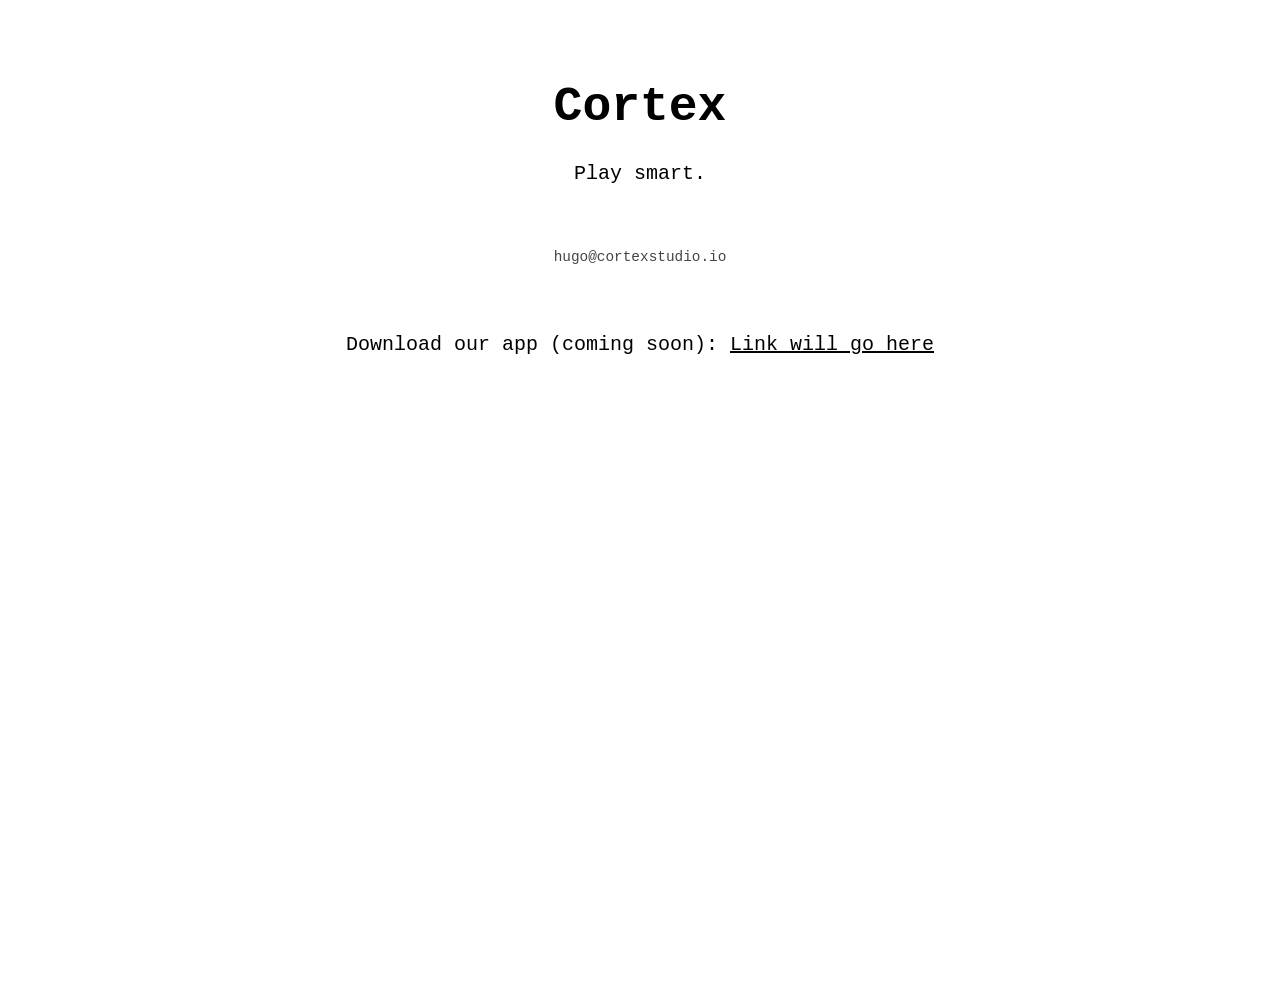
==== index.html @ cb659e2d "Update index.html" ====
<!DOCTYPE html>
<html lang="en">
<head>
  <meta charset="UTF-8" />
  <meta name="viewport" content="width=device-width, initial-scale=1.0"/>
  <title>Cortex</title>
  <style>
    body {
      font-family: ui-monospace, SFMono-Regular, Menlo, monospace;
      background: #ffffff;
      color: #000000;
      margin: 0;
      padding: 3rem 2rem;
      display: flex;
      flex-direction: column;
      align-items: center;
      text-align: center;
      min-height: 100vh;
    }
    h1 {
      font-size: 3rem;
      margin-bottom: 0.5rem;
    }
    p {
      font-size: 1.25rem;
      margin-bottom: 2rem;
    }
    button {
      font: inherit;
      padding: 0.5rem 1rem;
      border: 1px solid black;
      background: none;
      cursor: pointer;
    }
    button:hover {
      background: #000;
      color: #fff;
    }
    .note {
      margin-top: 2rem;
      font-size: 0.9rem;
      color: #444;
    }
    .app-link {
      margin-top: 3rem;
      font-size: 1rem;
    }
    .app-link a {
      text-decoration: underline;
      color: inherit;
    }
  </style>
</head>
<body>
  <h1>Cortex</h1>
  <p>Play smart.</p>

  <div class="note">hugo@cortexstudio.io</div>
  <div class="app-link">
    <p>Download our app (coming soon): <a href="#">Link will go here</a></p>
  </div>

</body>
</html>
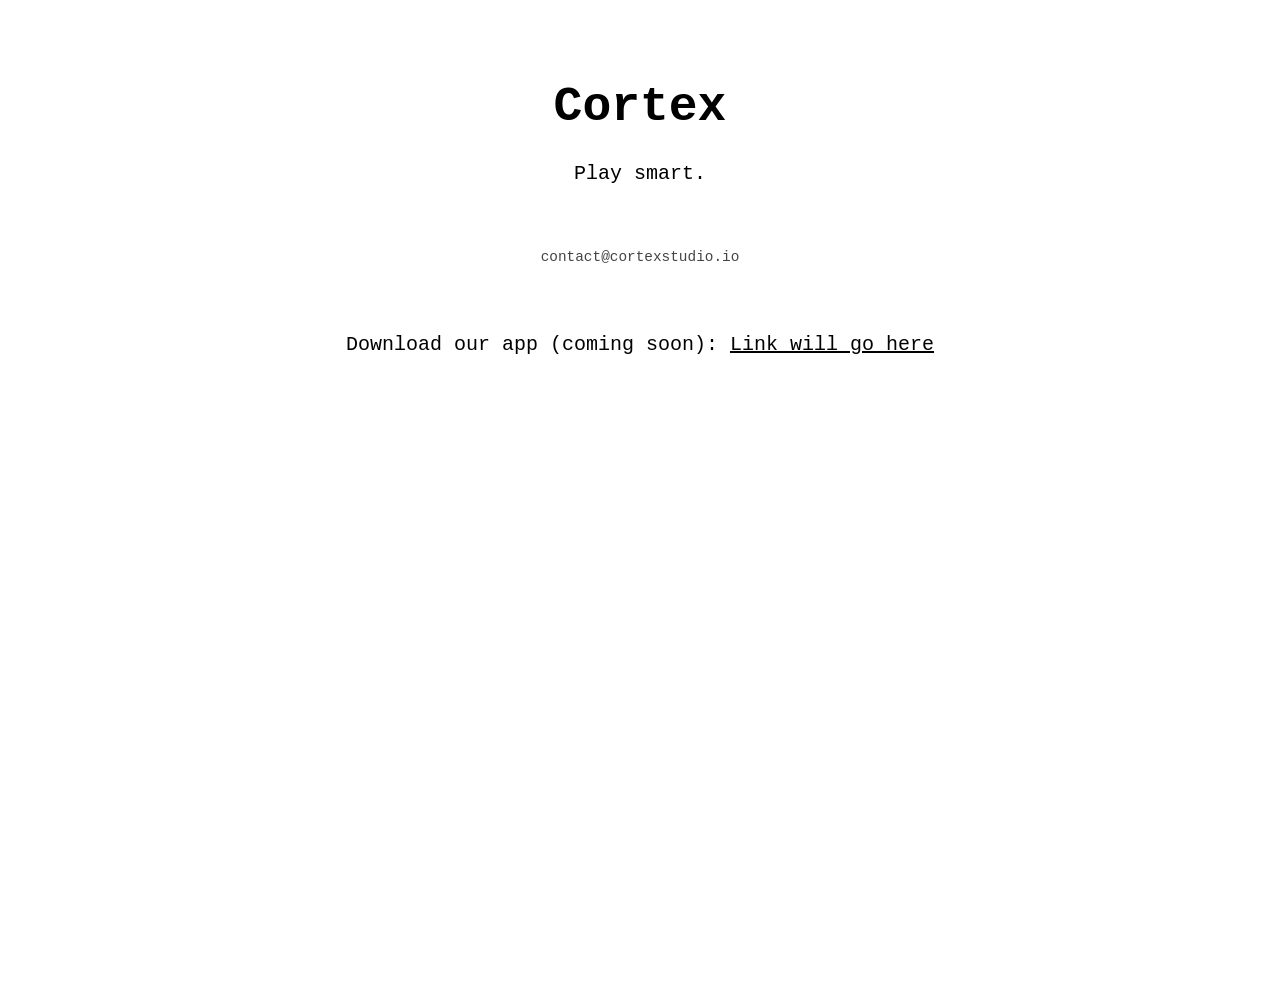
==== commit 536d3abe: "Update index.html" ====
--- a/index.html
+++ b/index.html
@@ -55,7 +55,7 @@
   <h1>Cortex</h1>
   <p>Play smart.</p>
 
-  <div class="note">hugo@cortexstudio.io</div>
+  <div class="note">contact@cortexstudio.io</div>
   <div class="app-link">
     <p>Download our app (coming soon): <a href="#">Link will go here</a></p>
   </div>
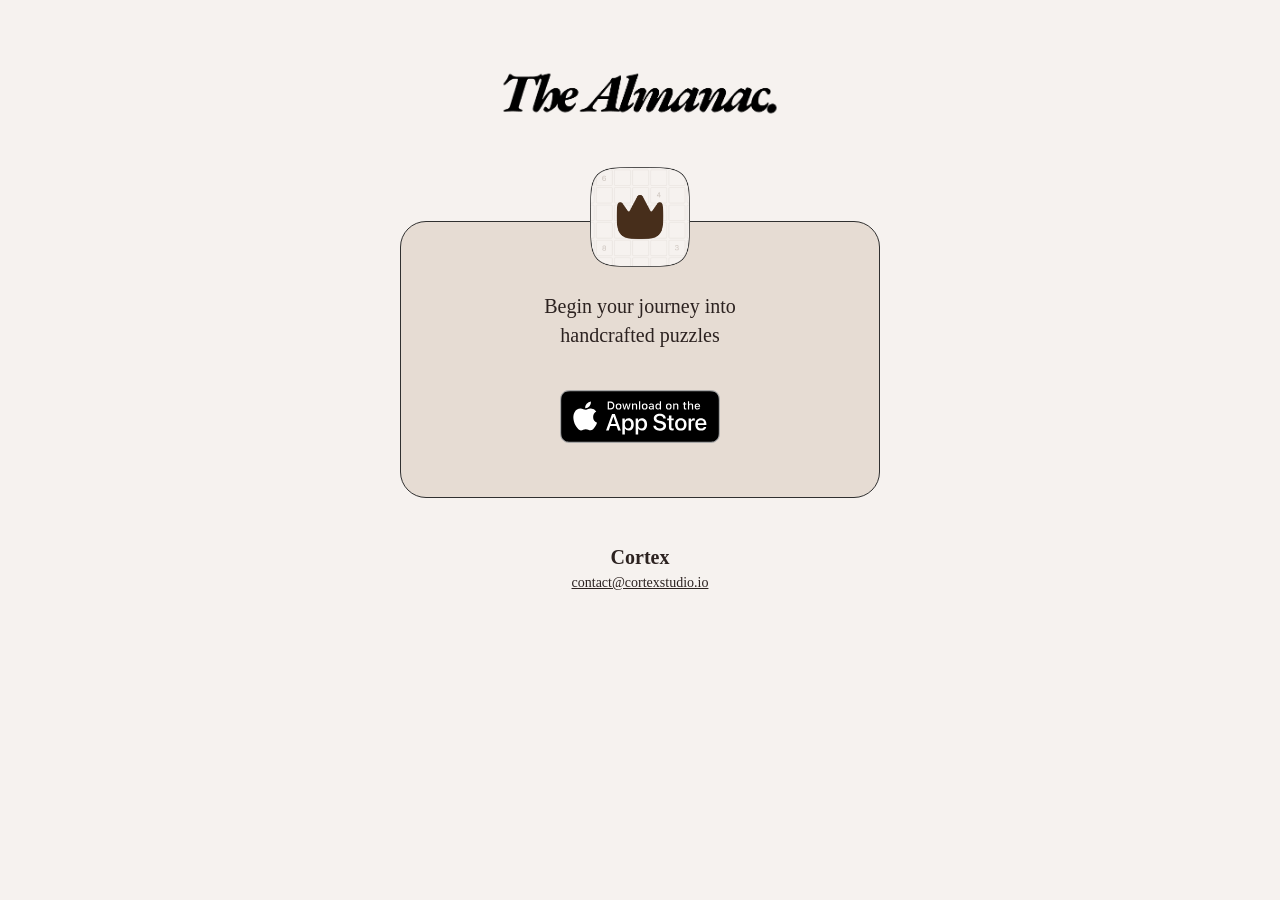
==== commit 9adef4be: "update icon and colors" ====
--- a/index.html
+++ b/index.html
@@ -1,64 +1,129 @@
 <!DOCTYPE html>
 <html lang="en">
 <head>
-  <meta charset="UTF-8" />
-  <meta name="viewport" content="width=device-width, initial-scale=1.0"/>
-  <title>Cortex</title>
-  <style>
-    body {
-      font-family: ui-monospace, SFMono-Regular, Menlo, monospace;
-      background: #ffffff;
-      color: #000000;
-      margin: 0;
-      padding: 3rem 2rem;
-      display: flex;
-      flex-direction: column;
-      align-items: center;
-      text-align: center;
-      min-height: 100vh;
-    }
-    h1 {
-      font-size: 3rem;
-      margin-bottom: 0.5rem;
-    }
-    p {
-      font-size: 1.25rem;
-      margin-bottom: 2rem;
-    }
-    button {
-      font: inherit;
-      padding: 0.5rem 1rem;
-      border: 1px solid black;
-      background: none;
-      cursor: pointer;
-    }
-    button:hover {
-      background: #000;
-      color: #fff;
-    }
-    .note {
-      margin-top: 2rem;
-      font-size: 0.9rem;
-      color: #444;
-    }
-    .app-link {
-      margin-top: 3rem;
-      font-size: 1rem;
-    }
-    .app-link a {
-      text-decoration: underline;
-      color: inherit;
-    }
-  </style>
+    <meta charset="UTF-8"/>
+    <title>The Almanac – Cortex</title>
+    <meta name="viewport" content="width=device-width, initial-scale=1"/>
+
+    <style>
+        :root {
+            --page-bg: #F6F2EF;
+            --card-bg: #E6DCD3;
+            --accent: #2c2220;
+        }
+
+        * {
+            box-sizing: border-box;
+        }
+
+        body {
+            margin: 0;
+            padding: 60px 20px 40px;
+            background: var(--page-bg);
+            font-family: Georgia, serif;
+            color: var(--accent);
+            text-align: center;
+        }
+
+        /* Title image */
+        .title-image {
+            width: 300px; /* adjust size as you wish */
+            margin: 0 auto 40px;
+            display: block;
+        }
+
+        /* App icon */
+        .app-icon-wrapper {
+            width: 100px;
+            margin: 0 auto -50px;
+        }
+
+        .app-icon-img {
+            width: 100%;
+        }
+
+        /* Promo text block */
+        .promo-block {
+            background: var(--card-bg);
+            border-radius: 26px;
+            padding: 70px 30px 50px;
+            max-width: 480px;
+            margin: 0 auto 48px;
+            border: 1px solid rgba(48, 48, 48, 1);
+        }
+
+        .promo-block p {
+            margin: 0 0 40px;
+            font-size: 20px;
+            line-height: 1.45;
+        }
+
+        /* App Store image button */
+        .store-img {
+            width: 160px;
+            height: auto;
+        }
+
+        footer {
+            margin-top: 40px;
+            font-size: 14px;
+        }
+
+        footer .studio {
+            font-size: 20px;
+            font-weight: 600;
+            margin-bottom: 6px;
+        }
+
+        footer a {
+            color: var(--accent);
+            text-decoration: underline;
+        }
+
+        /* Responsive adjustments */
+        @media (max-width: 480px) {
+            .promo-block {
+                padding: 60px 20px 40px;
+            }
+
+            .title-image {
+                width: 240px;
+            }
+
+            .app-icon-wrapper {
+                width: 80px;
+            }
+
+            .store-img {
+                width: 140px;
+            }
+        }
+    </style>
 </head>
+
 <body>
-  <h1>Cortex</h1>
-  <p>Play smart.</p>
 
-  <div class="note">contact@cortexstudio.io</div>
-  <div class="app-link">
-    <p>Download our app (coming soon): <a href="#">Link will go here</a></p>
-  </div>
+<!-- Title graphic -->
+<img src="title.png" alt="The Almanac" class="title-image"/>
+
+<!-- App Icon -->
+<div class="app-icon-wrapper">
+    <img src="appicon.png" alt="App Icon" class="app-icon-img"/>
+</div>
+
+<!-- Promo Block -->
+<div class="promo-block">
+    <p>Begin your journey into<br/>handcrafted puzzles</p>
+
+    <a href="https://apps.apple.com/us/app/the-almanac/id6742649363">
+        <img src="download.svg" alt="Download on the App Store" class="store-img"/>
+    </a>
+</div>
+
+<footer>
+    <div class="studio">Cortex</div>
+    <a href="mailto:contact@cortexstudio.io">contact@cortexstudio.io</a>
+</footer>
 
 </body>
 </html>
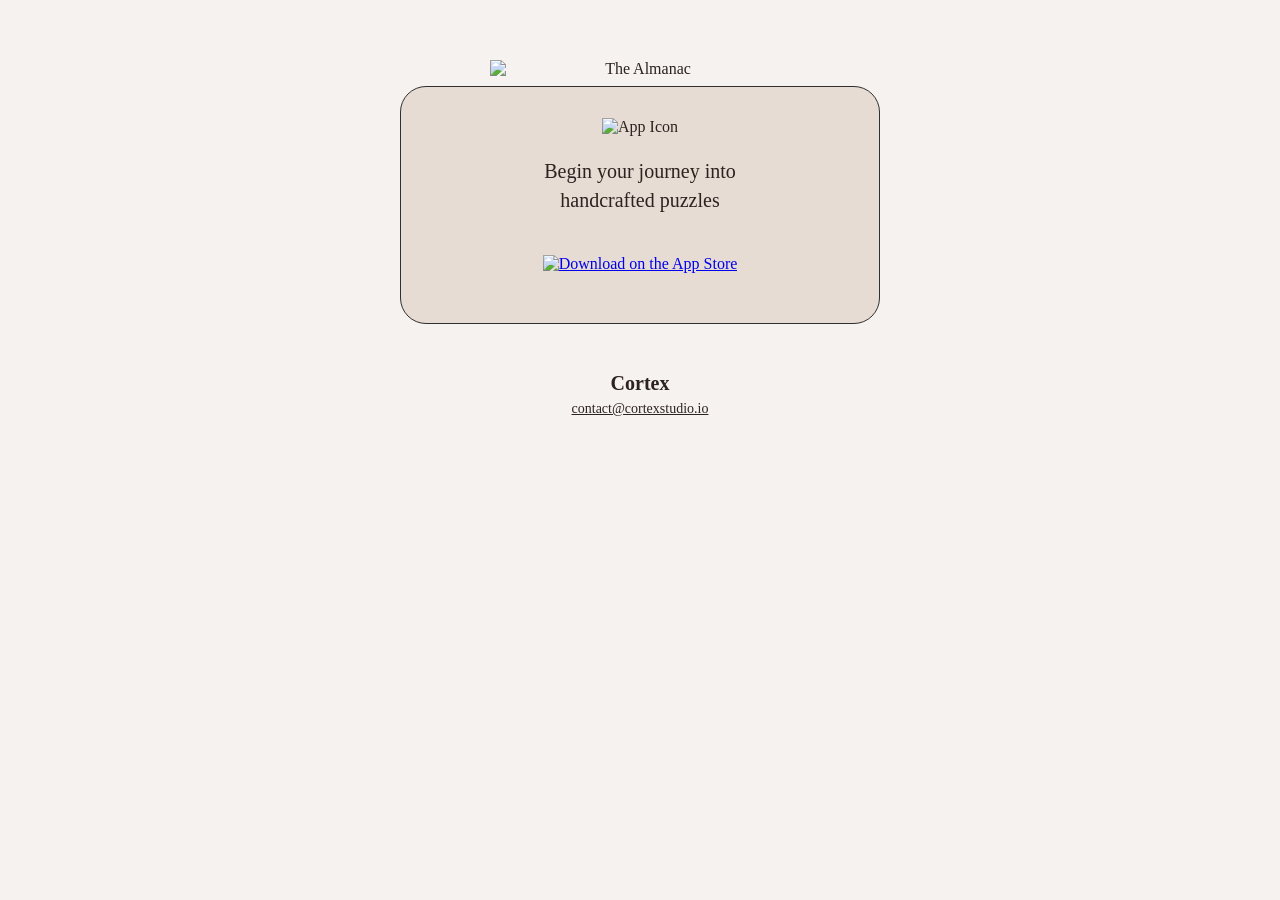
==== commit 4302be93: "update base name" ====
--- a/index.html
+++ b/index.html
@@ -2,6 +2,7 @@
 <html lang="en">
 <head>
     <meta charset="UTF-8"/>
+    <base href="/CortexWebsite/">
     <title>The Almanac – Cortex</title>
     <meta name="viewport" content="width=device-width, initial-scale=1"/>
 
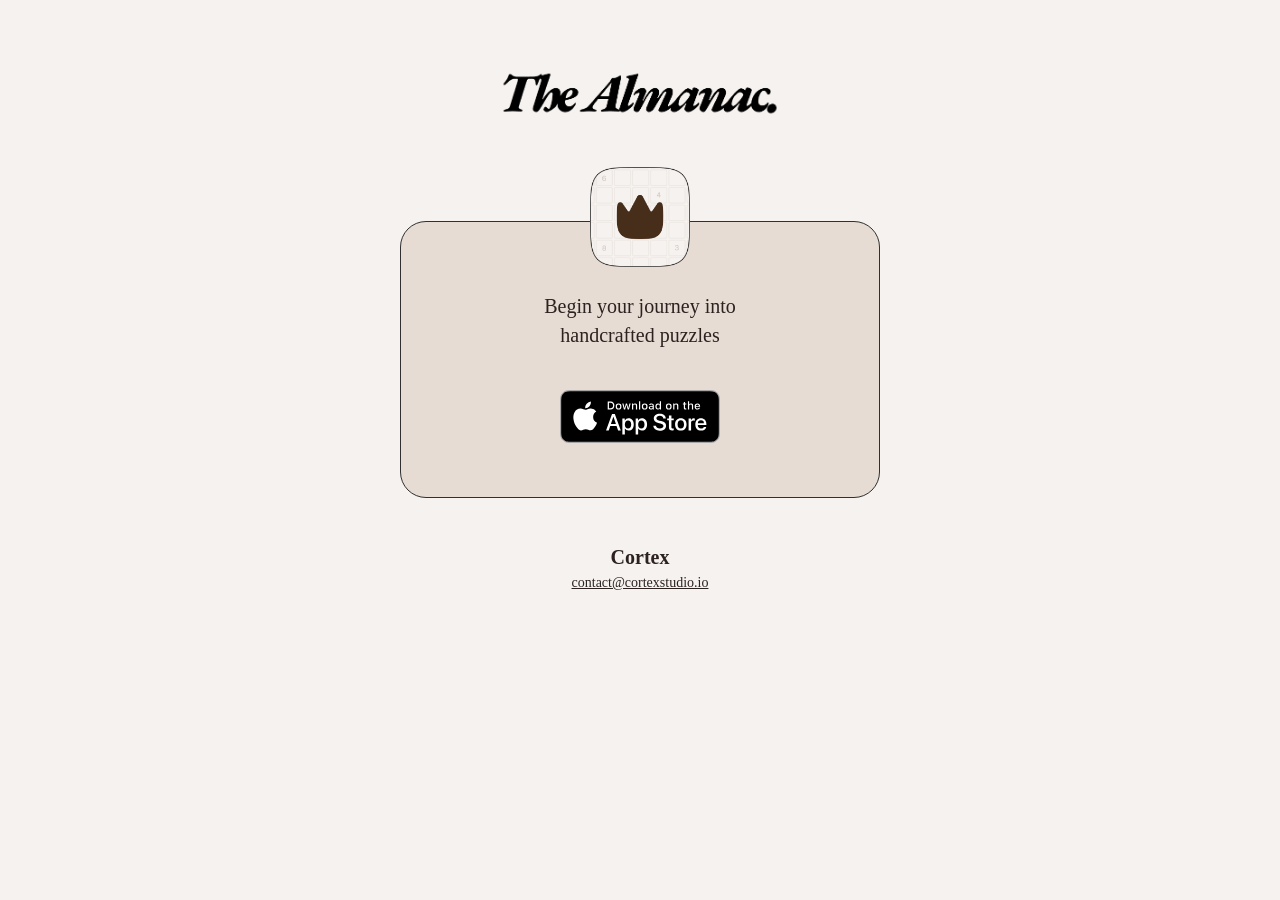
==== commit c64900f0: "improve 404" ====
--- a/index.html
+++ b/index.html
@@ -2,7 +2,6 @@
 <html lang="en">
 <head>
     <meta charset="UTF-8"/>
-    <base href="/CortexWebsite/">
     <title>The Almanac – Cortex</title>
     <meta name="viewport" content="width=device-width, initial-scale=1"/>
 
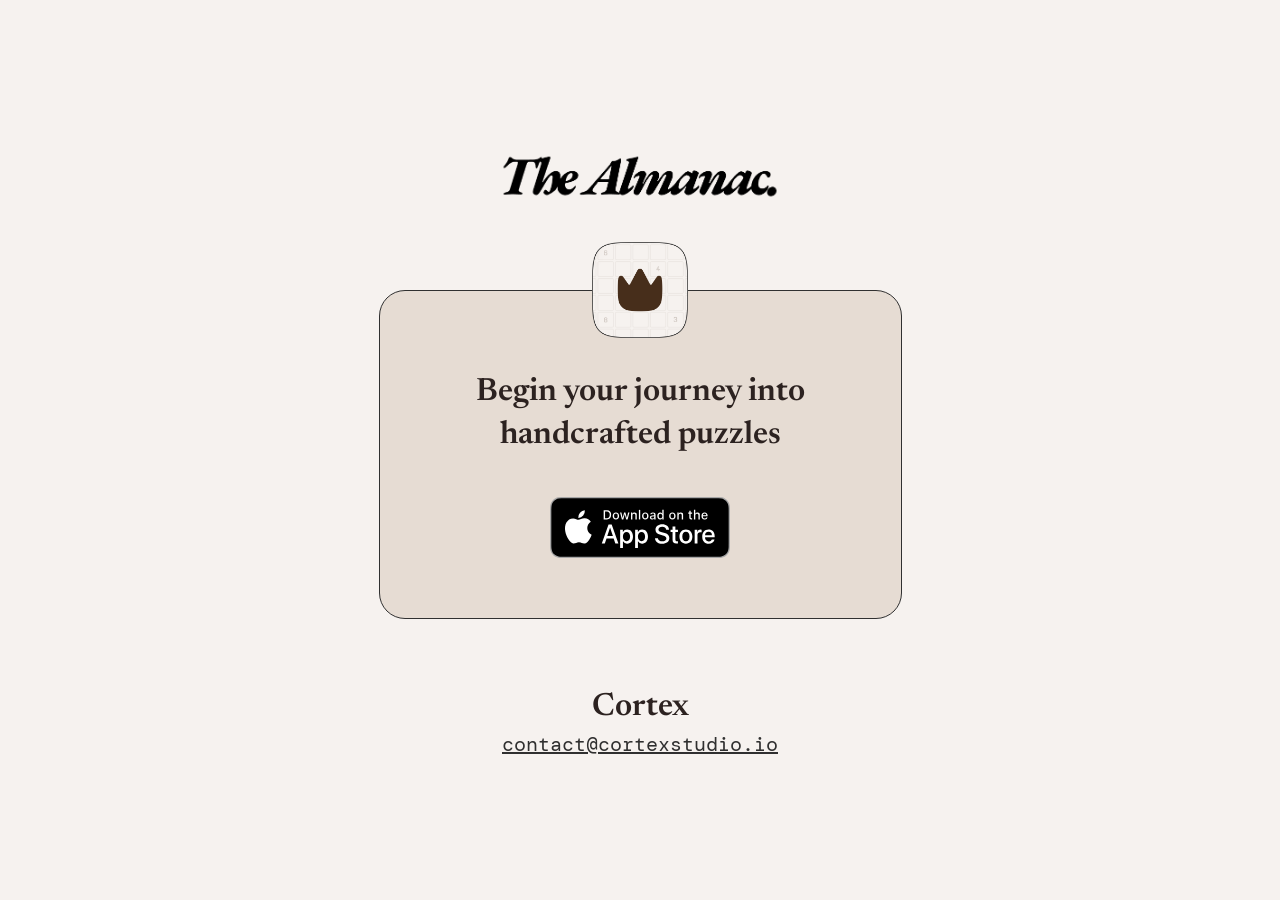
==== commit 364e0d88: "update look" ====
--- a/index.html
+++ b/index.html
@@ -4,6 +4,9 @@
     <meta charset="UTF-8"/>
     <title>The Almanac – Cortex</title>
     <meta name="viewport" content="width=device-width, initial-scale=1"/>
+
+    <link href="https://fonts.googleapis.com/css2?family=Newsreader:wght@300;400;500;600;700&display=swap" rel="stylesheet">
+    <link href="https://fonts.googleapis.com/css2?family=DM+Mono:wght@300;400;500&display=swap" rel="stylesheet">
 
     <style>
         :root {
@@ -16,63 +19,90 @@
             box-sizing: border-box;
         }
 
+        html, body {
+            height: 100%;
+            margin: 0;
+        }
+
         body {
             margin: 0;
-            padding: 60px 20px 40px;
             background: var(--page-bg);
-            font-family: Georgia, serif;
+            font-family: 'Newsreader', serif;
             color: var(--accent);
             text-align: center;
+
+            display: flex;
+            justify-content: center;
+            align-items: center;
+        }
+
+        /* Hepsini ortalamak için wrapper */
+        .page {
+            display: flex;
+            flex-direction: column;
+            align-items: center;
         }
 
         /* Title image */
         .title-image {
-            width: 300px; /* adjust size as you wish */
-            margin: 0 auto 40px;
+            width: 300px;
+            margin: 0 auto 32px;
             display: block;
         }
 
         /* App icon */
         .app-icon-wrapper {
-            width: 100px;
-            margin: 0 auto -50px;
+            width: 96px;
+            margin: 0 auto -48px;
+            z-index: 1;
         }
 
         .app-icon-img {
             width: 100%;
+            display: block;
         }
 
         /* Promo text block */
         .promo-block {
             background: var(--card-bg);
             border-radius: 26px;
-            padding: 70px 30px 50px;
-            max-width: 480px;
-            margin: 0 auto 48px;
+            padding: 80px 96px 56px;
+            margin: 0 auto 56px;
             border: 1px solid rgba(48, 48, 48, 1);
+            font-weight: 600;
+            width: min(1500px, 100%);
         }
 
         .promo-block p {
             margin: 0 0 40px;
-            font-size: 20px;
-            line-height: 1.45;
+            font-size: 1.75rem;   /* mobile ~28px */
+            line-height: 1.35;
+
+
         }
 
         /* App Store image button */
         .store-img {
-            width: 160px;
+            width: 180px;
             height: auto;
         }
 
         footer {
-            margin-top: 40px;
+            margin-top: 16px;
             font-size: 14px;
         }
 
         footer .studio {
-            font-size: 20px;
+            font-size: 32px;
             font-weight: 600;
-            margin-bottom: 6px;
+            margin-bottom: 8px;
+        }
+
+        footer .studio2 {
+            font-size: 1.25rem;
+            font-weight: 400;
+            font-family: 'DM Mono', monospace;
+            color: #303030;
         }
 
         footer a {
@@ -81,49 +111,62 @@
         }
 
         /* Responsive adjustments */
-        @media (max-width: 480px) {
-            .promo-block {
-                padding: 60px 20px 40px;
-            }
-
+        @media (max-width: 768px) {
             .title-image {
                 width: 240px;
+                margin-bottom: 24px;
             }
 
             .app-icon-wrapper {
                 width: 80px;
+                margin-bottom: -40px;
+            }
+
+            .promo-block {
+                padding: 64px 24px 40px;
+                width: calc(100vw - 40px);
+            }
+
+            .promo-block p {
+                font-size: 1.75rem;
             }
 
             .store-img {
-                width: 140px;
+                width: 150px;
+            }
+        }
+
+        @media (min-width: 1024px) {
+            .promo-block p {
+                font-size: 2rem; /* desktop ~32px */
             }
         }
     </style>
 </head>
 
 <body>
+<div class="page">
+    <!-- Title graphic -->
+    <img src="title.png" alt="The Almanac" class="title-image"/>
 
-<!-- Title graphic -->
-<img src="title.png" alt="The Almanac" class="title-image"/>
+    <!-- App Icon -->
+    <div class="app-icon-wrapper">
+        <img src="appicon.png" alt="App Icon" class="app-icon-img"/>
+    </div>
 
-<!-- App Icon -->
-<div class="app-icon-wrapper">
-    <img src="appicon.png" alt="App Icon" class="app-icon-img"/>
+    <!-- Promo Block -->
+    <div class="promo-block">
+        <p>Begin your journey into<br/>handcrafted puzzles</p>
+
+        <a href="https://apps.apple.com/us/app/the-almanac/id6742649363">
+            <img src="download.svg" alt="Download on the App Store" class="store-img"/>
+        </a>
+    </div>
+
+    <footer>
+        <div class="studio">Cortex</div>
+        <a class="studio2" href="mailto:contact@cortexstudio.io">contact@cortexstudio.io</a>
+    </footer>
 </div>
-
-<!-- Promo Block -->
-<div class="promo-block">
-    <p>Begin your journey into<br/>handcrafted puzzles</p>
-
-    <a href="https://apps.apple.com/us/app/the-almanac/id6742649363">
-        <img src="download.svg" alt="Download on the App Store" class="store-img"/>
-    </a>
-</div>
-
-<footer>
-    <div class="studio">Cortex</div>
-    <a href="mailto:contact@cortexstudio.io">contact@cortexstudio.io</a>
-</footer>
-
 </body>
 </html>
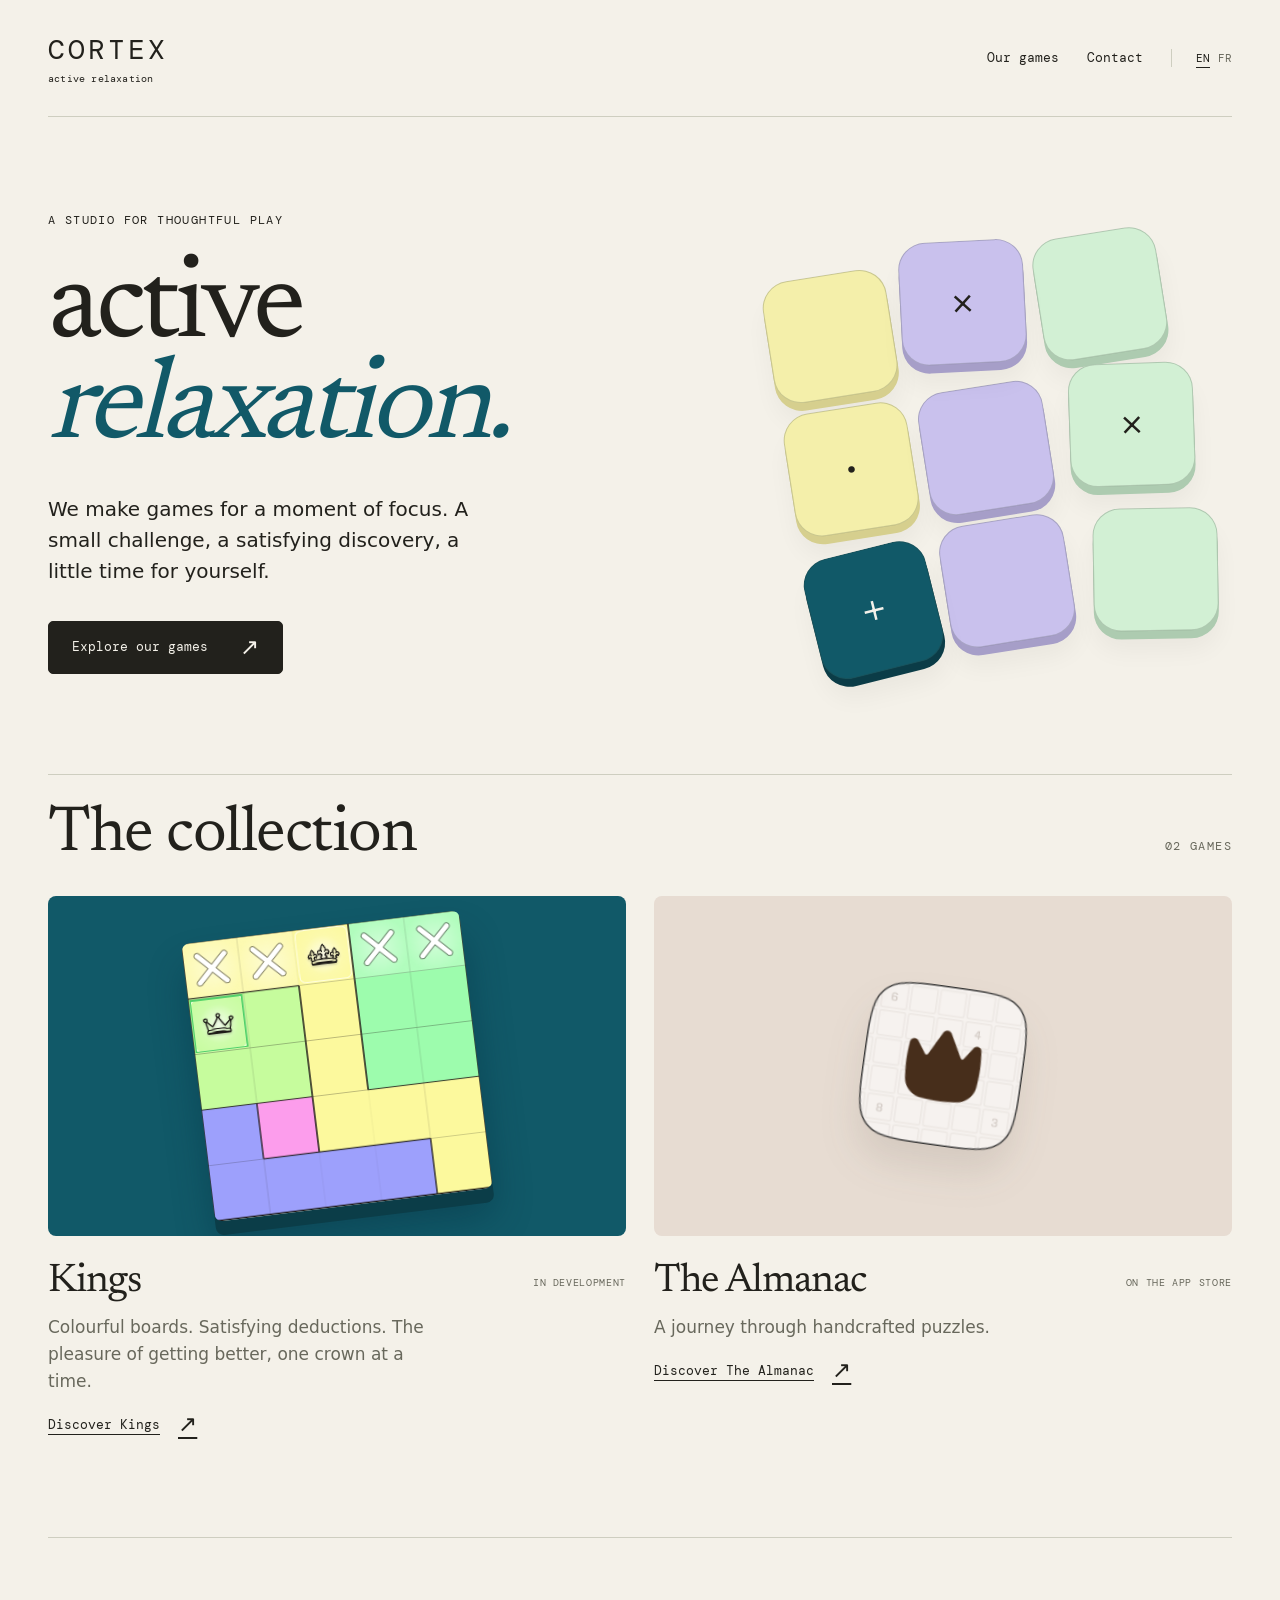
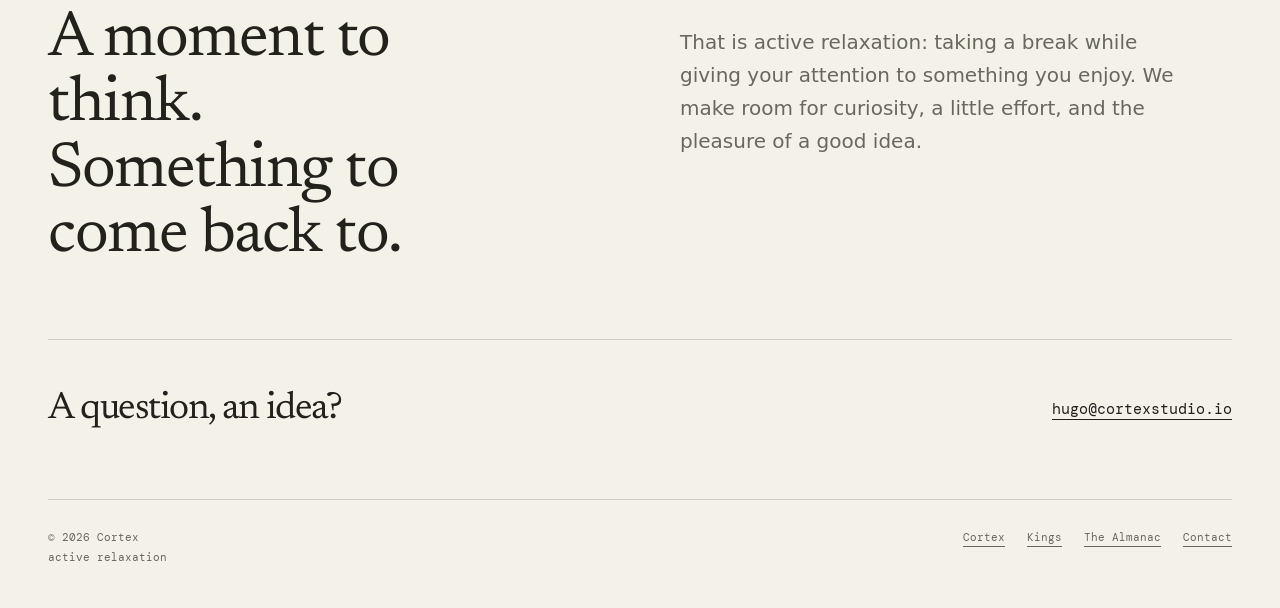
==== commit 21cb0bd0: "Make Cortex the studio home with dedicated game pages" ====
--- a/index.html
+++ b/index.html
@@ -1,172 +1,6 @@
-<!DOCTYPE html>
-<html lang="en">
-<head>
-    <meta charset="UTF-8"/>
-    <title>The Almanac – Cortex</title>
-    <meta name="viewport" content="width=device-width, initial-scale=1"/>
-
-    <link href="https://fonts.googleapis.com/css2?family=Newsreader:wght@300;400;500;600;700&display=swap" rel="stylesheet">
-    <link href="https://fonts.googleapis.com/css2?family=DM+Mono:wght@300;400;500&display=swap" rel="stylesheet">
-
-    <style>
-        :root {
-            --page-bg: #F6F2EF;
-            --card-bg: #E6DCD3;
-            --accent: #2c2220;
-        }
-
-        * {
-            box-sizing: border-box;
-        }
-
-        html, body {
-            height: 100%;
-            margin: 0;
-        }
-
-        body {
-            margin: 0;
-            background: var(--page-bg);
-            font-family: 'Newsreader', serif;
-            color: var(--accent);
-            text-align: center;
-
-            display: flex;
-            justify-content: center;
-            align-items: center;
-        }
-
-        /* Hepsini ortalamak için wrapper */
-        .page {
-            display: flex;
-            flex-direction: column;
-            align-items: center;
-        }
-
-        /* Title image */
-        .title-image {
-            width: 300px;
-            margin: 0 auto 32px;
-            display: block;
-        }
-
-        /* App icon */
-        .app-icon-wrapper {
-            width: 96px;
-            margin: 0 auto -48px;
-            z-index: 1;
-        }
-
-        .app-icon-img {
-            width: 100%;
-            display: block;
-        }
-
-        /* Promo text block */
-        .promo-block {
-            background: var(--card-bg);
-            border-radius: 26px;
-            padding: 80px 96px 56px;
-            margin: 0 auto 56px;
-            border: 1px solid rgba(48, 48, 48, 1);
-            font-weight: 600;
-            width: min(1500px, 100%);
-        }
-
-        .promo-block p {
-            margin: 0 0 40px;
-            font-size: 1.75rem;   /* mobile ~28px */
-            line-height: 1.35;
-
-
-        }
-
-        /* App Store image button */
-        .store-img {
-            width: 180px;
-            height: auto;
-        }
-
-        footer {
-            margin-top: 16px;
-            font-size: 14px;
-        }
-
-        footer .studio {
-            font-size: 32px;
-            font-weight: 600;
-            margin-bottom: 8px;
-        }
-
-        footer .studio2 {
-            font-size: 1.25rem;
-            font-weight: 400;
-            font-family: 'DM Mono', monospace;
-            color: #303030;
-        }
-
-        footer a {
-            color: var(--accent);
-            text-decoration: underline;
-        }
-
-        /* Responsive adjustments */
-        @media (max-width: 768px) {
-            .title-image {
-                width: 240px;
-                margin-bottom: 24px;
-            }
-
-            .app-icon-wrapper {
-                width: 80px;
-                margin-bottom: -40px;
-            }
-
-            .promo-block {
-                padding: 64px 24px 40px;
-                width: calc(100vw - 40px);
-            }
-
-            .promo-block p {
-                font-size: 1.75rem;
-            }
-
-            .store-img {
-                width: 150px;
-            }
-        }
-
-        @media (min-width: 1024px) {
-            .promo-block p {
-                font-size: 2rem; /* desktop ~32px */
-            }
-        }
-    </style>
-</head>
-
-<body>
-<div class="page">
-    <!-- Title graphic -->
-    <img src="title.png" alt="The Almanac" class="title-image"/>
-
-    <!-- App Icon -->
-    <div class="app-icon-wrapper">
-        <img src="appicon.png" alt="App Icon" class="app-icon-img"/>
-    </div>
-
-    <!-- Promo Block -->
-    <div class="promo-block">
-        <p>Begin your journey into<br/>handcrafted puzzles</p>
-
-        <a href="https://apps.apple.com/us/app/the-almanac/id6742649363">
-            <img src="download.svg" alt="Download on the App Store" class="store-img"/>
-        </a>
-    </div>
-
-    <footer>
-        <div class="studio">Cortex</div>
-        <a class="studio2" href="mailto:contact@cortexstudio.io">contact@cortexstudio.io</a>
-    </footer>
-</div>
-</body>
-</html>
+<!doctype html><html lang="en"><head><meta charset="utf-8"><meta name="viewport" content="width=device-width,initial-scale=1"><title>Cortex — active relaxation</title><meta name="description" content="We make games for a moment of focus. A small challenge, a satisfying discovery, a little time for yourself."><meta name="theme-color" content="#f4f1e9"><link rel="canonical" href="https://cortexstudio.io/"><link rel="alternate" hreflang="en" href="https://cortexstudio.io/"><link rel="alternate" hreflang="fr" href="https://cortexstudio.io/fr/"><link rel="alternate" hreflang="x-default" href="https://cortexstudio.io/"><meta property="og:title" content="Cortex — active relaxation"><meta property="og:description" content="We make games for a moment of focus. A small challenge, a satisfying discovery, a little time for yourself."><meta property="og:type" content="website"><meta property="og:url" content="https://cortexstudio.io/"><link rel="stylesheet" href="/assets/site.css"></head><body><a class="skip" href="#main">Skip to content</a><div class="wrap"><header class="site-header"><a class="brand" href="/" aria-label="Cortex home"><strong>CORTEX</strong><small>active relaxation</small></a><nav class="site-nav" aria-label="Main navigation"><a href="/#games">Our games</a><a class="contact-link" href="/#contact">Contact</a><div class="languages"><a lang="en" href="/" aria-current="page">EN</a><a lang="fr" href="/fr/" >FR</a></div></nav></header><main id="main">
+ <section class="hero"><div><p class="eyebrow">A studio for thoughtful play</p><h1 lang="en">active<br><em>relaxation.</em></h1><p class="intro">We make games for a moment of focus. A small challenge, a satisfying discovery, a little time for yourself.</p><a class="button" href="#games">Explore our games<span class="arrow" aria-hidden="true">↗</span></a></div><div class="play-art" aria-hidden="true"><div class="art-grid"><i></i><i>×</i><i></i><i>·</i><i></i><i>×</i><i>+</i><i></i><i></i></div></div></section>
+ <section id="games" aria-labelledby="collection"><div class="section-heading"><h2 id="collection">The collection</h2><span class="eyebrow muted">02 games</span></div><div class="games">
+ <article class="game-card"><a class="game-art" href="/kings/" aria-label="Discover Kings"><div class="board-window"><img src="/assets/kings/01-classic.png" alt="Kings Classic: a colourful board with placed crowns and crosses." width="1206" height="2622"></div></a><div class="card-top"><h3>Kings</h3><span class="tag muted">In development</span></div><p>Colourful boards. Satisfying deductions. The pleasure of getting better, one crown at a time.</p><div><a class="text-link" href="/kings/">Discover Kings<span class="arrow" aria-hidden="true">↗</span></a></div></article>
+ <article class="game-card"><a class="game-art almanac-art" href="/the-almanac/" aria-label="Discover The Almanac"><img src="/appicon.png" alt="The Almanac" width="160" height="160" loading="lazy"></a><div class="card-top"><h3>The Almanac</h3><span class="tag muted">On the App Store</span></div><p>A journey through handcrafted puzzles.</p><div><a class="text-link" href="/the-almanac/">Discover The Almanac<span class="arrow" aria-hidden="true">↗</span></a></div></article></div></section>
+ <section class="manifesto"><h2>A moment to think.<br>Something to come back to.</h2><p>That is active relaxation: taking a break while giving your attention to something you enjoy. We make room for curiosity, a little effort, and the pleasure of a good idea.</p></section><section id="contact" class="contact"><h2>A question, an idea?</h2><a href="mailto:hugo@cortexstudio.io">hugo@cortexstudio.io</a></section></main><footer class="site-footer"><div>© 2026 Cortex<br>active relaxation</div><nav aria-label="Useful links"><a href="/">Cortex</a><a href="/kings/">Kings</a><a href="/the-almanac/">The Almanac</a><a href="mailto:hugo@cortexstudio.io">Contact</a></nav></footer></div></body></html>
--- a/assets/site.css
+++ b/assets/site.css
@@ -0,0 +1,9 @@
+@font-face{font-family:DM;src:url('/assets/fonts/DMMono-Regular.ttf') format('truetype');font-display:swap}
+@font-face{font-family:Newsreader;src:url('/assets/fonts/Newsreader-Regular.ttf') format('truetype');font-display:swap}
+:root{color-scheme:light;--paper:#f4f1e9;--ink:#22211c;--muted:#68685c;--line:#cecec0;--teal:#115968;--mint:#d2f0d4;--yellow:#f4efaa;--lavender:#c9c1ed}
+*{box-sizing:border-box}html{scroll-behavior:smooth;scroll-padding-top:30px}body{margin:0;background:var(--paper);color:var(--ink);font:17px/1.65 system-ui,sans-serif}img{max-width:100%;display:block;height:auto}a{color:inherit;text-underline-offset:5px}a:focus-visible,summary:focus-visible{outline:3px solid var(--teal);outline-offset:6px}h1,h2,h3,p{margin:0}h1,h2,h3{font-family:Newsreader,Georgia,serif;font-weight:400;line-height:1.02}h2{font-size:clamp(36px,5vw,64px);letter-spacing:-1.5px}h3{font-size:40px;letter-spacing:-1px}.wrap{width:min(1200px,calc(100% - 96px));margin:auto}.mono,.eyebrow,.button,.languages,.site-nav{font-family:DM,monospace}.eyebrow{font-size:12px;letter-spacing:1.4px;text-transform:uppercase}.muted{color:var(--muted)}.site-header{display:flex;justify-content:space-between;align-items:center;gap:32px;padding-block:31px;border-bottom:1px solid var(--line)}.brand{text-decoration:none;display:grid;line-height:1.2}.brand strong{font:28px DM,monospace;letter-spacing:3px;font-weight:400}.brand small{font:10px DM,monospace;letter-spacing:.2px;margin-top:4px}.site-nav{display:flex;align-items:center;gap:28px;font-size:13px}.site-nav>a{text-decoration:none}.site-nav>a:hover{text-decoration:underline}.languages{display:flex;gap:8px;font-size:11px;border-left:1px solid var(--line);padding-left:24px}.languages a{text-decoration:none;color:var(--muted)}.languages [aria-current]{color:var(--ink);text-decoration:underline}.skip{position:fixed;top:-100px;left:12px;background:var(--ink);color:white;padding:12px;z-index:20}.skip:focus{top:12px}.hero{display:grid;grid-template-columns:1.2fr 1fr;align-items:center;gap:60px;padding:94px 0 100px}.hero h1{font-size:clamp(76px,9vw,124px);letter-spacing:-5px;line-height:.88;margin:28px 0}.hero h1 em{color:var(--teal);font-weight:400}.hero .intro{font-size:20px;max-width:440px;margin:32px 0 34px;line-height:1.55}.button{display:inline-flex;align-items:center;justify-content:space-between;gap:32px;min-height:52px;padding:14px 23px;background:var(--ink);border:1px solid var(--ink);color:var(--paper);border-radius:5px;text-decoration:none;font-size:13px;transition:background .18s,transform .18s}.button:hover{background:var(--teal);transform:translateY(-2px)}.button.light{background:var(--paper);color:var(--ink)}.button.light:hover{background:white}.arrow{font-family:system-ui;font-size:23px;line-height:1}.play-art{aspect-ratio:1;position:relative;max-width:440px;width:100%;justify-self:center}.art-grid{display:grid;grid-template-columns:repeat(3,1fr);gap:11px;position:absolute;inset:30px 12px 18px 30px;transform:rotate(-9deg)}.art-grid i{border:1px solid #323b3238;border-radius:22%;background:var(--mint);box-shadow:0 8px 0 #adcbb0,0 20px 25px #22211c0b;display:grid;place-items:center;font-style:normal;font:52px Newsreader,serif}.art-grid i:nth-child(3n+1){background:var(--yellow);box-shadow:0 8px 0 #d6cf8e,0 20px 25px #22211c0b}.art-grid i:nth-child(3n+2){background:var(--lavender);box-shadow:0 8px 0 #a69ec8,0 20px 25px #22211c0b}.art-grid i:nth-child(2){transform:translateY(-13px) rotate(6deg)}.art-grid i:nth-child(6){transform:translateX(11px) rotate(7deg)}.art-grid i:nth-child(7){background:var(--teal);color:var(--paper);box-shadow:0 8px 0 #0b3c47,0 20px 25px #22211c0b;transform:translateY(8px) rotate(-5deg)}.art-grid i:nth-child(9){transform:translate(12px,12px) rotate(8deg)}.section-heading{display:flex;align-items:baseline;justify-content:space-between;gap:22px;padding:28px 0;border-top:1px solid var(--line)}.games{display:grid;grid-template-columns:1fr 1fr;gap:28px}.game-card{min-width:0;display:flex;flex-direction:column}.game-art{height:340px;display:grid;place-items:center;overflow:hidden;border-radius:8px;background:var(--teal);position:relative}.game-art:hover .board-window{transform:rotate(-4deg) translateY(-5px)}.board-window{width:65%;aspect-ratio:1;position:relative;overflow:hidden;border-radius:8px;box-shadow:0 14px 0 #0b3d48,0 26px 36px #052c3f66;transform:rotate(-7deg);transition:transform .3s}.board-window img{position:absolute;max-width:none;width:104%;left:-2%;top:-69%}.game-art.almanac-art{background:#e7dcd2}.almanac-art img{width:160px;filter:drop-shadow(0 24px 18px #4c40351c);transform:rotate(8deg)}.game-card .card-top{display:flex;justify-content:space-between;align-items:center;gap:14px;margin:26px 0 11px}.tag{font:10px DM,monospace;text-transform:uppercase;letter-spacing:.65px;white-space:nowrap}.game-card>p{color:var(--muted);max-width:380px;line-height:1.6}.text-link{font:13px DM,monospace;display:inline-flex;gap:18px;align-items:center;margin-top:18px}.manifesto{margin-top:100px;padding:70px 0;display:grid;grid-template-columns:1fr 1fr;gap:80px;border-top:1px solid var(--line)}.manifesto h2{max-width:440px}.manifesto p{margin-top:18px;font-size:20px;max-width:500px;color:var(--muted)}.contact{padding:50px 0 70px;border-top:1px solid var(--line);display:flex;align-items:center;justify-content:space-between;gap:30px}.contact h2{font-size:38px}.contact>a{font-family:DM,monospace;font-size:15px;overflow-wrap:anywhere}.site-footer{border-top:1px solid var(--line);display:flex;align-items:start;justify-content:space-between;gap:30px;padding:28px 0 40px;font:11px/1.8 DM,monospace;color:var(--muted)}.site-footer nav{display:flex;gap:22px;flex-wrap:wrap}.crumb{font:12px DM,monospace;color:var(--muted);padding-top:32px}.crumb a{text-decoration:none}.product-hero{display:grid;grid-template-columns:1.2fr 1fr;gap:90px;align-items:center;padding:50px 0 90px}.product-hero h1{font-size:clamp(100px,12vw,160px);letter-spacing:-6px;line-height:.95;margin:24px 0 12px}.product-hero .promise{font:38px/1.13 Newsreader,Georgia,serif;max-width:500px;margin-bottom:25px}.product-hero .description{max-width:460px;color:var(--muted);font-size:18px;margin-bottom:28px}.availability{display:flex;align-items:center;gap:10px;font:11px DM,monospace}.availability:before{content:'';width:7px;height:7px;border-radius:50%;background:var(--teal)}.product-art{background:var(--teal);padding:28px 32px;display:flex;justify-content:center;align-items:center;border-radius:10px;position:relative}.screen{width:245px;border-radius:24px;overflow:hidden;box-shadow:0 16px 30px #001b2040;border:1px solid #ffffff4a;background:var(--paper)}.screen img{width:100%}.product-intro{border-top:1px solid var(--line);padding:65px 0;display:grid;grid-template-columns:1fr 1fr;gap:70px}.product-intro p{font-size:20px;color:var(--muted)}.features{display:grid;grid-template-columns:1fr 1fr;gap:28px}.feature{background:#ebe8df;border-radius:8px;padding:36px 36px 0;overflow:hidden}.feature:nth-child(2){background:#e0eae3}.feature .eyebrow{color:var(--muted);margin-bottom:20px}.feature p{margin:14px 0 30px;color:var(--muted);max-width:400px}.feature-image{max-width:240px;margin:auto;height:340px;overflow:hidden;border:1px solid #22211c33;border-radius:20px 20px 0 0}.feature-image img{width:100%}.details{display:grid;grid-template-columns:1fr 1fr;gap:80px;padding:70px 0}.details p{margin:16px 0;color:var(--muted)}.details h3{font-size:32px}.product-links{border-top:1px solid var(--line);padding:36px 0;display:flex;gap:34px;flex-wrap:wrap;font:13px DM,monospace}.product-links a{min-height:30px}.almanac-product-art{background:#e7dcd2;aspect-ratio:1}.almanac-product-art img{width:200px;filter:drop-shadow(0 24px 18px #4c40351c)}.almanac-title{font-size:clamp(68px,8vw,106px)!important;letter-spacing:-3px!important}.store-link{margin-top:20px;display:inline-block}.store-link img{width:170px}.sr-only{position:absolute;width:1px;height:1px;overflow:hidden;clip-path:inset(50%)}
+@media(max-width:900px){.wrap{width:calc(100% - 56px)}.hero{gap:22px;padding:70px 0}.hero h1{font-size:88px}.play-art{max-width:340px}.art-grid i{font-size:38px}.game-art{height:270px}.game-card .card-top{align-items:start;flex-direction:column;gap:8px}.manifesto{gap:35px}.product-hero{gap:35px}.product-art{padding:24px}.screen{width:220px}.details{gap:40px}.site-nav{gap:20px}.product-hero .promise{font-size:32px}}
+@media(max-width:600px){body{font-size:16px}.wrap{width:calc(100% - 40px)}.site-header{padding:22px 0;gap:15px}.brand strong{font-size:23px;letter-spacing:2px}.brand small{font-size:9px}.site-nav{gap:16px;font-size:11px}.site-nav .contact-link{display:none}.languages{padding-left:12px;gap:7px}.hero{grid-template-columns:1fr;padding:54px 0 48px;gap:28px}.hero h1{font-size:clamp(78px,18vw,110px);letter-spacing:-4px;margin:23px 0}.hero .intro{font-size:18px;margin:24px 0 28px;max-width:345px}.play-art{max-width:300px;justify-self:center}.art-grid{inset:20px 20px 25px 20px;gap:8px}.art-grid i{font-size:38px}.hero .eyebrow{font-size:10px}.games{grid-template-columns:1fr;gap:45px}.game-art{height:310px}.board-window{width:67%}.game-card .card-top{flex-direction:row;align-items:center;margin-top:22px}.game-card h3{font-size:36px}.section-heading{align-items:center}.section-heading .eyebrow{font-size:10px}.section-heading h2{font-size:38px}.manifesto{grid-template-columns:1fr;margin-top:60px;padding:45px 0;gap:10px}.manifesto h2{font-size:42px}.manifesto p{font-size:18px}.contact{flex-direction:column;align-items:start;gap:20px;padding:38px 0 48px}.contact h2{font-size:34px}.site-footer{flex-direction:column;gap:20px;font-size:10px}.site-footer nav{gap:18px}.product-hero{grid-template-columns:1fr;gap:36px;padding:32px 0 48px}.product-hero h1{font-size:110px;margin-top:20px}.product-hero .promise{font-size:32px}.product-art{padding:28px}.screen{width:235px}.product-intro{padding:40px 0;grid-template-columns:1fr;gap:20px}.product-intro h2{font-size:40px}.product-intro p{font-size:18px}.features{grid-template-columns:1fr}.feature{padding:28px 26px 0}.feature h3{font-size:36px}.details{grid-template-columns:1fr;gap:32px;padding:45px 0}.product-links{gap:20px}.almanac-product-art{aspect-ratio:1.2}.almanac-title{font-size:80px!important}}
+.board-window{width:min(65%,280px)}.feature-image{height:auto;aspect-ratio:1206/2622}.product-links .arrow{margin-left:8px}
+@media(max-width:360px){.hero h1{font-size:64px}.game-card .card-top{align-items:start;flex-direction:column}.site-nav{gap:10px}.languages{padding-left:9px}.product-art{padding:22px}.feature{padding-inline:22px}}
+@media(prefers-reduced-motion:reduce){html{scroll-behavior:auto}*,*:before,*:after{transition:none!important;animation:none!important}}
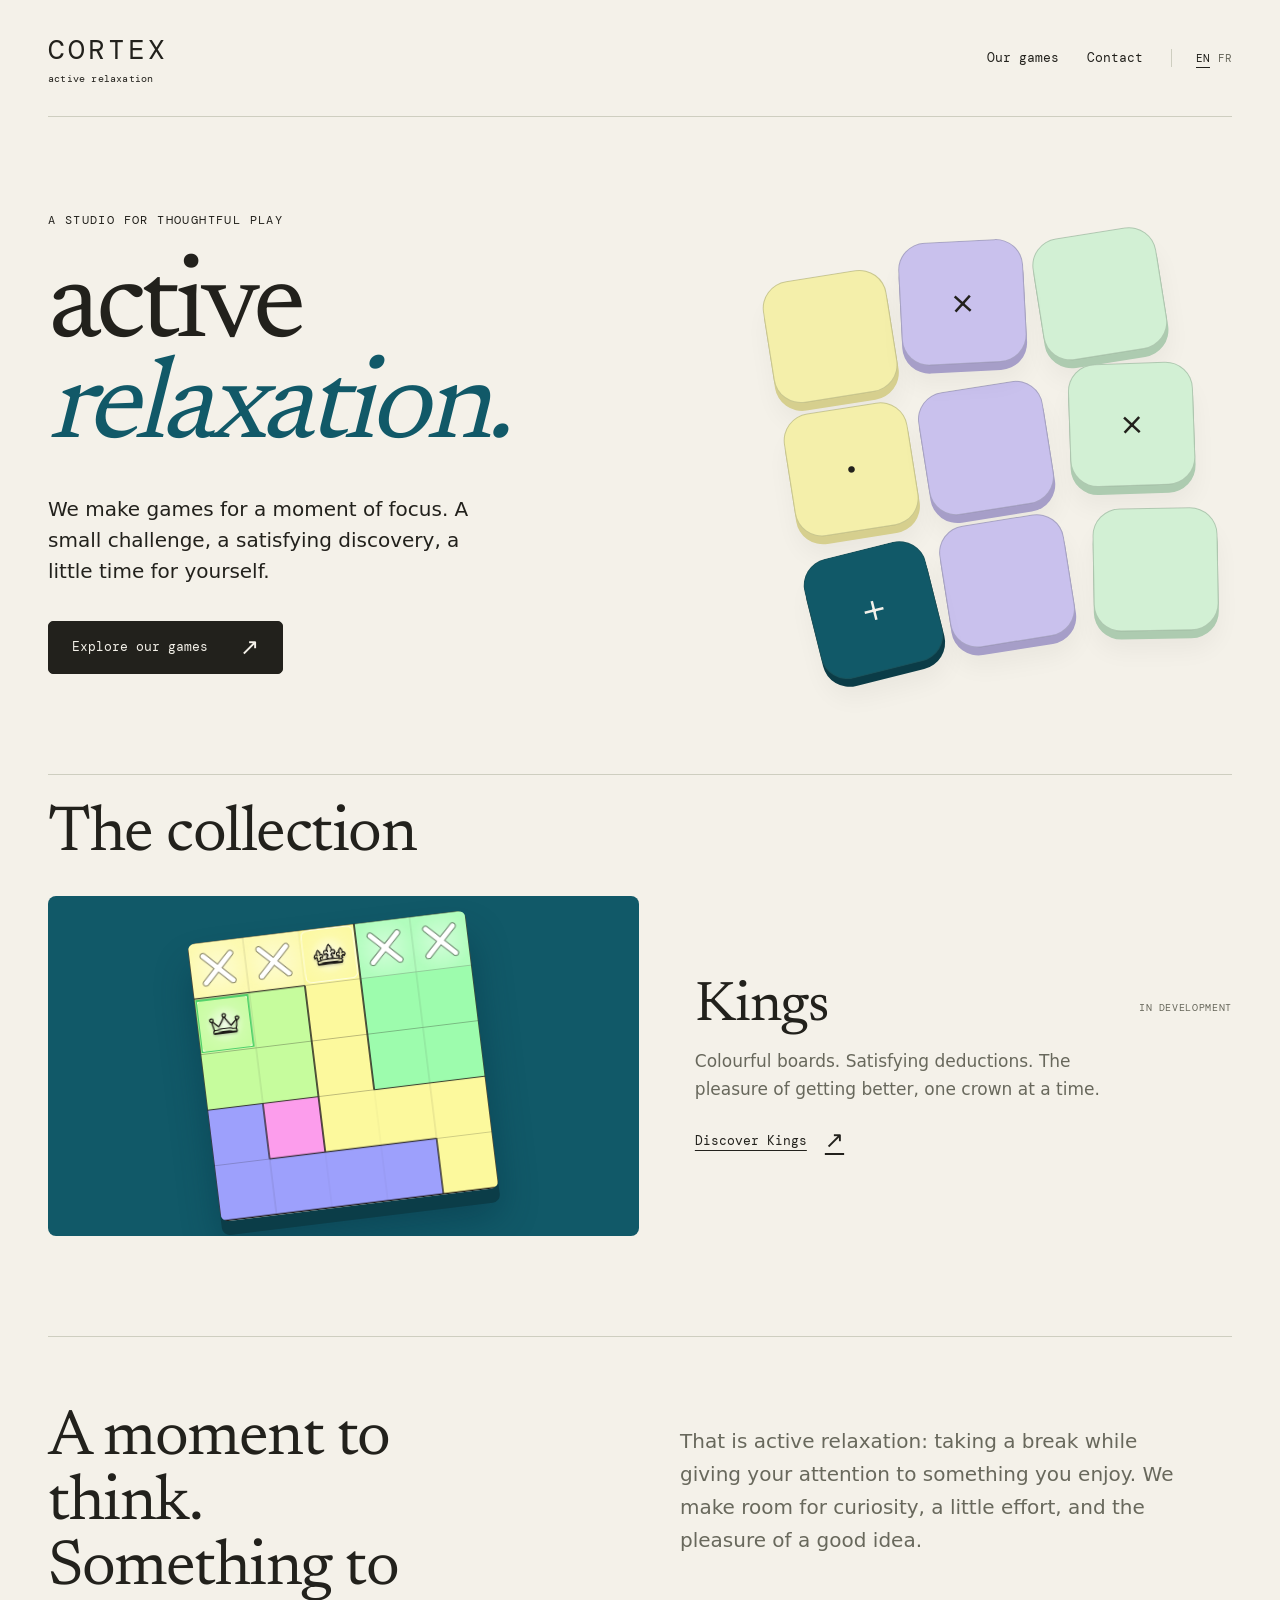
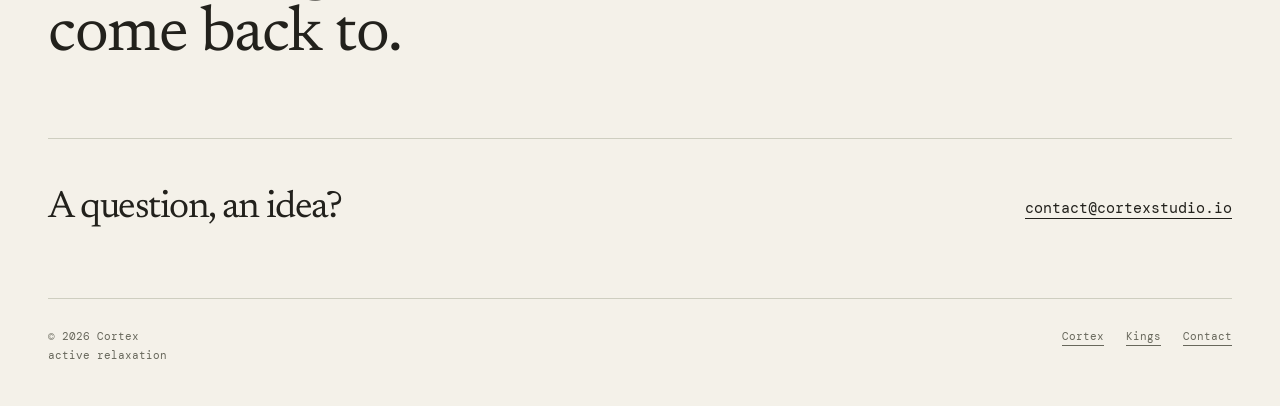
==== commit 5e864016: "Remove The Almanac and use the Cortex contact address" ====
--- a/index.html
+++ b/index.html
@@ -1,6 +1,5 @@
 <!doctype html><html lang="en"><head><meta charset="utf-8"><meta name="viewport" content="width=device-width,initial-scale=1"><title>Cortex — active relaxation</title><meta name="description" content="We make games for a moment of focus. A small challenge, a satisfying discovery, a little time for yourself."><meta name="theme-color" content="#f4f1e9"><link rel="canonical" href="https://cortexstudio.io/"><link rel="alternate" hreflang="en" href="https://cortexstudio.io/"><link rel="alternate" hreflang="fr" href="https://cortexstudio.io/fr/"><link rel="alternate" hreflang="x-default" href="https://cortexstudio.io/"><meta property="og:title" content="Cortex — active relaxation"><meta property="og:description" content="We make games for a moment of focus. A small challenge, a satisfying discovery, a little time for yourself."><meta property="og:type" content="website"><meta property="og:url" content="https://cortexstudio.io/"><link rel="stylesheet" href="/assets/site.css"></head><body><a class="skip" href="#main">Skip to content</a><div class="wrap"><header class="site-header"><a class="brand" href="/" aria-label="Cortex home"><strong>CORTEX</strong><small>active relaxation</small></a><nav class="site-nav" aria-label="Main navigation"><a href="/#games">Our games</a><a class="contact-link" href="/#contact">Contact</a><div class="languages"><a lang="en" href="/" aria-current="page">EN</a><a lang="fr" href="/fr/" >FR</a></div></nav></header><main id="main">
  <section class="hero"><div><p class="eyebrow">A studio for thoughtful play</p><h1 lang="en">active<br><em>relaxation.</em></h1><p class="intro">We make games for a moment of focus. A small challenge, a satisfying discovery, a little time for yourself.</p><a class="button" href="#games">Explore our games<span class="arrow" aria-hidden="true">↗</span></a></div><div class="play-art" aria-hidden="true"><div class="art-grid"><i></i><i>×</i><i></i><i>·</i><i></i><i>×</i><i>+</i><i></i><i></i></div></div></section>
- <section id="games" aria-labelledby="collection"><div class="section-heading"><h2 id="collection">The collection</h2><span class="eyebrow muted">02 games</span></div><div class="games">
- <article class="game-card"><a class="game-art" href="/kings/" aria-label="Discover Kings"><div class="board-window"><img src="/assets/kings/01-classic.png" alt="Kings Classic: a colourful board with placed crowns and crosses." width="1206" height="2622"></div></a><div class="card-top"><h3>Kings</h3><span class="tag muted">In development</span></div><p>Colourful boards. Satisfying deductions. The pleasure of getting better, one crown at a time.</p><div><a class="text-link" href="/kings/">Discover Kings<span class="arrow" aria-hidden="true">↗</span></a></div></article>
- <article class="game-card"><a class="game-art almanac-art" href="/the-almanac/" aria-label="Discover The Almanac"><img src="/appicon.png" alt="The Almanac" width="160" height="160" loading="lazy"></a><div class="card-top"><h3>The Almanac</h3><span class="tag muted">On the App Store</span></div><p>A journey through handcrafted puzzles.</p><div><a class="text-link" href="/the-almanac/">Discover The Almanac<span class="arrow" aria-hidden="true">↗</span></a></div></article></div></section>
- <section class="manifesto"><h2>A moment to think.<br>Something to come back to.</h2><p>That is active relaxation: taking a break while giving your attention to something you enjoy. We make room for curiosity, a little effort, and the pleasure of a good idea.</p></section><section id="contact" class="contact"><h2>A question, an idea?</h2><a href="mailto:hugo@cortexstudio.io">hugo@cortexstudio.io</a></section></main><footer class="site-footer"><div>© 2026 Cortex<br>active relaxation</div><nav aria-label="Useful links"><a href="/">Cortex</a><a href="/kings/">Kings</a><a href="/the-almanac/">The Almanac</a><a href="mailto:hugo@cortexstudio.io">Contact</a></nav></footer></div></body></html>+ <section id="games" aria-labelledby="collection"><div class="section-heading"><h2 id="collection">The collection</h2></div><div class="games">
+ <article class="game-card"><a class="game-art" href="/kings/" aria-label="Discover Kings"><div class="board-window"><img src="/assets/kings/01-classic.png" alt="Kings Classic: a colourful board with placed crowns and crosses." width="1206" height="2622"></div></a><div class="game-summary"><div class="card-top"><h3>Kings</h3><span class="tag muted">In development</span></div><p>Colourful boards. Satisfying deductions. The pleasure of getting better, one crown at a time.</p><div><a class="text-link" href="/kings/">Discover Kings<span class="arrow" aria-hidden="true">↗</span></a></div></div></article></div></section>
+ <section class="manifesto"><h2>A moment to think.<br>Something to come back to.</h2><p>That is active relaxation: taking a break while giving your attention to something you enjoy. We make room for curiosity, a little effort, and the pleasure of a good idea.</p></section><section id="contact" class="contact"><h2>A question, an idea?</h2><a href="mailto:contact@cortexstudio.io">contact@cortexstudio.io</a></section></main><footer class="site-footer"><div>© 2026 Cortex<br>active relaxation</div><nav aria-label="Useful links"><a href="/">Cortex</a><a href="/kings/">Kings</a><a href="mailto:contact@cortexstudio.io">Contact</a></nav></footer></div></body></html>
--- a/assets/site.css
+++ b/assets/site.css
@@ -1,9 +1,11 @@
 @font-face{font-family:DM;src:url('/assets/fonts/DMMono-Regular.ttf') format('truetype');font-display:swap}
 @font-face{font-family:Newsreader;src:url('/assets/fonts/Newsreader-Regular.ttf') format('truetype');font-display:swap}
 :root{color-scheme:light;--paper:#f4f1e9;--ink:#22211c;--muted:#68685c;--line:#cecec0;--teal:#115968;--mint:#d2f0d4;--yellow:#f4efaa;--lavender:#c9c1ed}
-*{box-sizing:border-box}html{scroll-behavior:smooth;scroll-padding-top:30px}body{margin:0;background:var(--paper);color:var(--ink);font:17px/1.65 system-ui,sans-serif}img{max-width:100%;display:block;height:auto}a{color:inherit;text-underline-offset:5px}a:focus-visible,summary:focus-visible{outline:3px solid var(--teal);outline-offset:6px}h1,h2,h3,p{margin:0}h1,h2,h3{font-family:Newsreader,Georgia,serif;font-weight:400;line-height:1.02}h2{font-size:clamp(36px,5vw,64px);letter-spacing:-1.5px}h3{font-size:40px;letter-spacing:-1px}.wrap{width:min(1200px,calc(100% - 96px));margin:auto}.mono,.eyebrow,.button,.languages,.site-nav{font-family:DM,monospace}.eyebrow{font-size:12px;letter-spacing:1.4px;text-transform:uppercase}.muted{color:var(--muted)}.site-header{display:flex;justify-content:space-between;align-items:center;gap:32px;padding-block:31px;border-bottom:1px solid var(--line)}.brand{text-decoration:none;display:grid;line-height:1.2}.brand strong{font:28px DM,monospace;letter-spacing:3px;font-weight:400}.brand small{font:10px DM,monospace;letter-spacing:.2px;margin-top:4px}.site-nav{display:flex;align-items:center;gap:28px;font-size:13px}.site-nav>a{text-decoration:none}.site-nav>a:hover{text-decoration:underline}.languages{display:flex;gap:8px;font-size:11px;border-left:1px solid var(--line);padding-left:24px}.languages a{text-decoration:none;color:var(--muted)}.languages [aria-current]{color:var(--ink);text-decoration:underline}.skip{position:fixed;top:-100px;left:12px;background:var(--ink);color:white;padding:12px;z-index:20}.skip:focus{top:12px}.hero{display:grid;grid-template-columns:1.2fr 1fr;align-items:center;gap:60px;padding:94px 0 100px}.hero h1{font-size:clamp(76px,9vw,124px);letter-spacing:-5px;line-height:.88;margin:28px 0}.hero h1 em{color:var(--teal);font-weight:400}.hero .intro{font-size:20px;max-width:440px;margin:32px 0 34px;line-height:1.55}.button{display:inline-flex;align-items:center;justify-content:space-between;gap:32px;min-height:52px;padding:14px 23px;background:var(--ink);border:1px solid var(--ink);color:var(--paper);border-radius:5px;text-decoration:none;font-size:13px;transition:background .18s,transform .18s}.button:hover{background:var(--teal);transform:translateY(-2px)}.button.light{background:var(--paper);color:var(--ink)}.button.light:hover{background:white}.arrow{font-family:system-ui;font-size:23px;line-height:1}.play-art{aspect-ratio:1;position:relative;max-width:440px;width:100%;justify-self:center}.art-grid{display:grid;grid-template-columns:repeat(3,1fr);gap:11px;position:absolute;inset:30px 12px 18px 30px;transform:rotate(-9deg)}.art-grid i{border:1px solid #323b3238;border-radius:22%;background:var(--mint);box-shadow:0 8px 0 #adcbb0,0 20px 25px #22211c0b;display:grid;place-items:center;font-style:normal;font:52px Newsreader,serif}.art-grid i:nth-child(3n+1){background:var(--yellow);box-shadow:0 8px 0 #d6cf8e,0 20px 25px #22211c0b}.art-grid i:nth-child(3n+2){background:var(--lavender);box-shadow:0 8px 0 #a69ec8,0 20px 25px #22211c0b}.art-grid i:nth-child(2){transform:translateY(-13px) rotate(6deg)}.art-grid i:nth-child(6){transform:translateX(11px) rotate(7deg)}.art-grid i:nth-child(7){background:var(--teal);color:var(--paper);box-shadow:0 8px 0 #0b3c47,0 20px 25px #22211c0b;transform:translateY(8px) rotate(-5deg)}.art-grid i:nth-child(9){transform:translate(12px,12px) rotate(8deg)}.section-heading{display:flex;align-items:baseline;justify-content:space-between;gap:22px;padding:28px 0;border-top:1px solid var(--line)}.games{display:grid;grid-template-columns:1fr 1fr;gap:28px}.game-card{min-width:0;display:flex;flex-direction:column}.game-art{height:340px;display:grid;place-items:center;overflow:hidden;border-radius:8px;background:var(--teal);position:relative}.game-art:hover .board-window{transform:rotate(-4deg) translateY(-5px)}.board-window{width:65%;aspect-ratio:1;position:relative;overflow:hidden;border-radius:8px;box-shadow:0 14px 0 #0b3d48,0 26px 36px #052c3f66;transform:rotate(-7deg);transition:transform .3s}.board-window img{position:absolute;max-width:none;width:104%;left:-2%;top:-69%}.game-art.almanac-art{background:#e7dcd2}.almanac-art img{width:160px;filter:drop-shadow(0 24px 18px #4c40351c);transform:rotate(8deg)}.game-card .card-top{display:flex;justify-content:space-between;align-items:center;gap:14px;margin:26px 0 11px}.tag{font:10px DM,monospace;text-transform:uppercase;letter-spacing:.65px;white-space:nowrap}.game-card>p{color:var(--muted);max-width:380px;line-height:1.6}.text-link{font:13px DM,monospace;display:inline-flex;gap:18px;align-items:center;margin-top:18px}.manifesto{margin-top:100px;padding:70px 0;display:grid;grid-template-columns:1fr 1fr;gap:80px;border-top:1px solid var(--line)}.manifesto h2{max-width:440px}.manifesto p{margin-top:18px;font-size:20px;max-width:500px;color:var(--muted)}.contact{padding:50px 0 70px;border-top:1px solid var(--line);display:flex;align-items:center;justify-content:space-between;gap:30px}.contact h2{font-size:38px}.contact>a{font-family:DM,monospace;font-size:15px;overflow-wrap:anywhere}.site-footer{border-top:1px solid var(--line);display:flex;align-items:start;justify-content:space-between;gap:30px;padding:28px 0 40px;font:11px/1.8 DM,monospace;color:var(--muted)}.site-footer nav{display:flex;gap:22px;flex-wrap:wrap}.crumb{font:12px DM,monospace;color:var(--muted);padding-top:32px}.crumb a{text-decoration:none}.product-hero{display:grid;grid-template-columns:1.2fr 1fr;gap:90px;align-items:center;padding:50px 0 90px}.product-hero h1{font-size:clamp(100px,12vw,160px);letter-spacing:-6px;line-height:.95;margin:24px 0 12px}.product-hero .promise{font:38px/1.13 Newsreader,Georgia,serif;max-width:500px;margin-bottom:25px}.product-hero .description{max-width:460px;color:var(--muted);font-size:18px;margin-bottom:28px}.availability{display:flex;align-items:center;gap:10px;font:11px DM,monospace}.availability:before{content:'';width:7px;height:7px;border-radius:50%;background:var(--teal)}.product-art{background:var(--teal);padding:28px 32px;display:flex;justify-content:center;align-items:center;border-radius:10px;position:relative}.screen{width:245px;border-radius:24px;overflow:hidden;box-shadow:0 16px 30px #001b2040;border:1px solid #ffffff4a;background:var(--paper)}.screen img{width:100%}.product-intro{border-top:1px solid var(--line);padding:65px 0;display:grid;grid-template-columns:1fr 1fr;gap:70px}.product-intro p{font-size:20px;color:var(--muted)}.features{display:grid;grid-template-columns:1fr 1fr;gap:28px}.feature{background:#ebe8df;border-radius:8px;padding:36px 36px 0;overflow:hidden}.feature:nth-child(2){background:#e0eae3}.feature .eyebrow{color:var(--muted);margin-bottom:20px}.feature p{margin:14px 0 30px;color:var(--muted);max-width:400px}.feature-image{max-width:240px;margin:auto;height:340px;overflow:hidden;border:1px solid #22211c33;border-radius:20px 20px 0 0}.feature-image img{width:100%}.details{display:grid;grid-template-columns:1fr 1fr;gap:80px;padding:70px 0}.details p{margin:16px 0;color:var(--muted)}.details h3{font-size:32px}.product-links{border-top:1px solid var(--line);padding:36px 0;display:flex;gap:34px;flex-wrap:wrap;font:13px DM,monospace}.product-links a{min-height:30px}.almanac-product-art{background:#e7dcd2;aspect-ratio:1}.almanac-product-art img{width:200px;filter:drop-shadow(0 24px 18px #4c40351c)}.almanac-title{font-size:clamp(68px,8vw,106px)!important;letter-spacing:-3px!important}.store-link{margin-top:20px;display:inline-block}.store-link img{width:170px}.sr-only{position:absolute;width:1px;height:1px;overflow:hidden;clip-path:inset(50%)}
+*{box-sizing:border-box}html{scroll-behavior:smooth;scroll-padding-top:30px}body{margin:0;background:var(--paper);color:var(--ink);font:17px/1.65 system-ui,sans-serif}img{max-width:100%;display:block;height:auto}a{color:inherit;text-underline-offset:5px}a:focus-visible,summary:focus-visible{outline:3px solid var(--teal);outline-offset:6px}h1,h2,h3,p{margin:0}h1,h2,h3{font-family:Newsreader,Georgia,serif;font-weight:400;line-height:1.02}h2{font-size:clamp(36px,5vw,64px);letter-spacing:-1.5px}h3{font-size:40px;letter-spacing:-1px}.wrap{width:min(1200px,calc(100% - 96px));margin:auto}.mono,.eyebrow,.button,.languages,.site-nav{font-family:DM,monospace}.eyebrow{font-size:12px;letter-spacing:1.4px;text-transform:uppercase}.muted{color:var(--muted)}.site-header{display:flex;justify-content:space-between;align-items:center;gap:32px;padding-block:31px;border-bottom:1px solid var(--line)}.brand{text-decoration:none;display:grid;line-height:1.2}.brand strong{font:28px DM,monospace;letter-spacing:3px;font-weight:400}.brand small{font:10px DM,monospace;letter-spacing:.2px;margin-top:4px}.site-nav{display:flex;align-items:center;gap:28px;font-size:13px}.site-nav>a{text-decoration:none}.site-nav>a:hover{text-decoration:underline}.languages{display:flex;gap:8px;font-size:11px;border-left:1px solid var(--line);padding-left:24px}.languages a{text-decoration:none;color:var(--muted)}.languages [aria-current]{color:var(--ink);text-decoration:underline}.skip{position:fixed;top:-100px;left:12px;background:var(--ink);color:white;padding:12px;z-index:20}.skip:focus{top:12px}.hero{display:grid;grid-template-columns:1.2fr 1fr;align-items:center;gap:60px;padding:94px 0 100px}.hero h1{font-size:clamp(76px,9vw,124px);letter-spacing:-5px;line-height:.88;margin:28px 0}.hero h1 em{color:var(--teal);font-weight:400}.hero .intro{font-size:20px;max-width:440px;margin:32px 0 34px;line-height:1.55}.button{display:inline-flex;align-items:center;justify-content:space-between;gap:32px;min-height:52px;padding:14px 23px;background:var(--ink);border:1px solid var(--ink);color:var(--paper);border-radius:5px;text-decoration:none;font-size:13px;transition:background .18s,transform .18s}.button:hover{background:var(--teal);transform:translateY(-2px)}.button.light{background:var(--paper);color:var(--ink)}.button.light:hover{background:white}.arrow{font-family:system-ui;font-size:23px;line-height:1}.play-art{aspect-ratio:1;position:relative;max-width:440px;width:100%;justify-self:center}.art-grid{display:grid;grid-template-columns:repeat(3,1fr);gap:11px;position:absolute;inset:30px 12px 18px 30px;transform:rotate(-9deg)}.art-grid i{border:1px solid #323b3238;border-radius:22%;background:var(--mint);box-shadow:0 8px 0 #adcbb0,0 20px 25px #22211c0b;display:grid;place-items:center;font-style:normal;font:52px Newsreader,serif}.art-grid i:nth-child(3n+1){background:var(--yellow);box-shadow:0 8px 0 #d6cf8e,0 20px 25px #22211c0b}.art-grid i:nth-child(3n+2){background:var(--lavender);box-shadow:0 8px 0 #a69ec8,0 20px 25px #22211c0b}.art-grid i:nth-child(2){transform:translateY(-13px) rotate(6deg)}.art-grid i:nth-child(6){transform:translateX(11px) rotate(7deg)}.art-grid i:nth-child(7){background:var(--teal);color:var(--paper);box-shadow:0 8px 0 #0b3c47,0 20px 25px #22211c0b;transform:translateY(8px) rotate(-5deg)}.art-grid i:nth-child(9){transform:translate(12px,12px) rotate(8deg)}.section-heading{display:flex;align-items:baseline;justify-content:space-between;gap:22px;padding:28px 0;border-top:1px solid var(--line)}.games{display:grid;grid-template-columns:1fr 1fr;gap:28px}.game-card{min-width:0;display:flex;flex-direction:column}.game-art{height:340px;display:grid;place-items:center;overflow:hidden;border-radius:8px;background:var(--teal);position:relative}.game-art:hover .board-window{transform:rotate(-4deg) translateY(-5px)}.board-window{width:65%;aspect-ratio:1;position:relative;overflow:hidden;border-radius:8px;box-shadow:0 14px 0 #0b3d48,0 26px 36px #052c3f66;transform:rotate(-7deg);transition:transform .3s}.board-window img{position:absolute;max-width:none;width:104%;left:-2%;top:-69%}.game-card .card-top{display:flex;justify-content:space-between;align-items:center;gap:14px;margin:26px 0 11px}.tag{font:10px DM,monospace;text-transform:uppercase;letter-spacing:.65px;white-space:nowrap}.game-card>p{color:var(--muted);max-width:380px;line-height:1.6}.text-link{font:13px DM,monospace;display:inline-flex;gap:18px;align-items:center;margin-top:18px}.manifesto{margin-top:100px;padding:70px 0;display:grid;grid-template-columns:1fr 1fr;gap:80px;border-top:1px solid var(--line)}.manifesto h2{max-width:440px}.manifesto p{margin-top:18px;font-size:20px;max-width:500px;color:var(--muted)}.contact{padding:50px 0 70px;border-top:1px solid var(--line);display:flex;align-items:center;justify-content:space-between;gap:30px}.contact h2{font-size:38px}.contact>a{font-family:DM,monospace;font-size:15px;overflow-wrap:anywhere}.site-footer{border-top:1px solid var(--line);display:flex;align-items:start;justify-content:space-between;gap:30px;padding:28px 0 40px;font:11px/1.8 DM,monospace;color:var(--muted)}.site-footer nav{display:flex;gap:22px;flex-wrap:wrap}.crumb{font:12px DM,monospace;color:var(--muted);padding-top:32px}.crumb a{text-decoration:none}.product-hero{display:grid;grid-template-columns:1.2fr 1fr;gap:90px;align-items:center;padding:50px 0 90px}.product-hero h1{font-size:clamp(100px,12vw,160px);letter-spacing:-6px;line-height:.95;margin:24px 0 12px}.product-hero .promise{font:38px/1.13 Newsreader,Georgia,serif;max-width:500px;margin-bottom:25px}.product-hero .description{max-width:460px;color:var(--muted);font-size:18px;margin-bottom:28px}.availability{display:flex;align-items:center;gap:10px;font:11px DM,monospace}.availability:before{content:'';width:7px;height:7px;border-radius:50%;background:var(--teal)}.product-art{background:var(--teal);padding:28px 32px;display:flex;justify-content:center;align-items:center;border-radius:10px;position:relative}.screen{width:245px;border-radius:24px;overflow:hidden;box-shadow:0 16px 30px #001b2040;border:1px solid #ffffff4a;background:var(--paper)}.screen img{width:100%}.product-intro{border-top:1px solid var(--line);padding:65px 0;display:grid;grid-template-columns:1fr 1fr;gap:70px}.product-intro p{font-size:20px;color:var(--muted)}.features{display:grid;grid-template-columns:1fr 1fr;gap:28px}.feature{background:#ebe8df;border-radius:8px;padding:36px 36px 0;overflow:hidden}.feature:nth-child(2){background:#e0eae3}.feature .eyebrow{color:var(--muted);margin-bottom:20px}.feature p{margin:14px 0 30px;color:var(--muted);max-width:400px}.feature-image{max-width:240px;margin:auto;height:340px;overflow:hidden;border:1px solid #22211c33;border-radius:20px 20px 0 0}.feature-image img{width:100%}.details{display:grid;grid-template-columns:1fr 1fr;gap:80px;padding:70px 0}.details p{margin:16px 0;color:var(--muted)}.details h3{font-size:32px}.product-links{border-top:1px solid var(--line);padding:36px 0;display:flex;gap:34px;flex-wrap:wrap;font:13px DM,monospace}.product-links a{min-height:30px}.store-link{margin-top:20px;display:inline-block}.store-link img{width:170px}.sr-only{position:absolute;width:1px;height:1px;overflow:hidden;clip-path:inset(50%)}
 @media(max-width:900px){.wrap{width:calc(100% - 56px)}.hero{gap:22px;padding:70px 0}.hero h1{font-size:88px}.play-art{max-width:340px}.art-grid i{font-size:38px}.game-art{height:270px}.game-card .card-top{align-items:start;flex-direction:column;gap:8px}.manifesto{gap:35px}.product-hero{gap:35px}.product-art{padding:24px}.screen{width:220px}.details{gap:40px}.site-nav{gap:20px}.product-hero .promise{font-size:32px}}
-@media(max-width:600px){body{font-size:16px}.wrap{width:calc(100% - 40px)}.site-header{padding:22px 0;gap:15px}.brand strong{font-size:23px;letter-spacing:2px}.brand small{font-size:9px}.site-nav{gap:16px;font-size:11px}.site-nav .contact-link{display:none}.languages{padding-left:12px;gap:7px}.hero{grid-template-columns:1fr;padding:54px 0 48px;gap:28px}.hero h1{font-size:clamp(78px,18vw,110px);letter-spacing:-4px;margin:23px 0}.hero .intro{font-size:18px;margin:24px 0 28px;max-width:345px}.play-art{max-width:300px;justify-self:center}.art-grid{inset:20px 20px 25px 20px;gap:8px}.art-grid i{font-size:38px}.hero .eyebrow{font-size:10px}.games{grid-template-columns:1fr;gap:45px}.game-art{height:310px}.board-window{width:67%}.game-card .card-top{flex-direction:row;align-items:center;margin-top:22px}.game-card h3{font-size:36px}.section-heading{align-items:center}.section-heading .eyebrow{font-size:10px}.section-heading h2{font-size:38px}.manifesto{grid-template-columns:1fr;margin-top:60px;padding:45px 0;gap:10px}.manifesto h2{font-size:42px}.manifesto p{font-size:18px}.contact{flex-direction:column;align-items:start;gap:20px;padding:38px 0 48px}.contact h2{font-size:34px}.site-footer{flex-direction:column;gap:20px;font-size:10px}.site-footer nav{gap:18px}.product-hero{grid-template-columns:1fr;gap:36px;padding:32px 0 48px}.product-hero h1{font-size:110px;margin-top:20px}.product-hero .promise{font-size:32px}.product-art{padding:28px}.screen{width:235px}.product-intro{padding:40px 0;grid-template-columns:1fr;gap:20px}.product-intro h2{font-size:40px}.product-intro p{font-size:18px}.features{grid-template-columns:1fr}.feature{padding:28px 26px 0}.feature h3{font-size:36px}.details{grid-template-columns:1fr;gap:32px;padding:45px 0}.product-links{gap:20px}.almanac-product-art{aspect-ratio:1.2}.almanac-title{font-size:80px!important}}
+@media(max-width:600px){body{font-size:16px}.wrap{width:calc(100% - 40px)}.site-header{padding:22px 0;gap:15px}.brand strong{font-size:23px;letter-spacing:2px}.brand small{font-size:9px}.site-nav{gap:16px;font-size:11px}.site-nav .contact-link{display:none}.languages{padding-left:12px;gap:7px}.hero{grid-template-columns:1fr;padding:54px 0 48px;gap:28px}.hero h1{font-size:clamp(78px,18vw,110px);letter-spacing:-4px;margin:23px 0}.hero .intro{font-size:18px;margin:24px 0 28px;max-width:345px}.play-art{max-width:300px;justify-self:center}.art-grid{inset:20px 20px 25px 20px;gap:8px}.art-grid i{font-size:38px}.hero .eyebrow{font-size:10px}.games{grid-template-columns:1fr;gap:45px}.game-art{height:310px}.board-window{width:67%}.game-card .card-top{flex-direction:row;align-items:center;margin-top:22px}.game-card h3{font-size:36px}.section-heading{align-items:center}.section-heading .eyebrow{font-size:10px}.section-heading h2{font-size:38px}.manifesto{grid-template-columns:1fr;margin-top:60px;padding:45px 0;gap:10px}.manifesto h2{font-size:42px}.manifesto p{font-size:18px}.contact{flex-direction:column;align-items:start;gap:20px;padding:38px 0 48px}.contact h2{font-size:34px}.site-footer{flex-direction:column;gap:20px;font-size:10px}.site-footer nav{gap:18px}.product-hero{grid-template-columns:1fr;gap:36px;padding:32px 0 48px}.product-hero h1{font-size:110px;margin-top:20px}.product-hero .promise{font-size:32px}.product-art{padding:28px}.screen{width:235px}.product-intro{padding:40px 0;grid-template-columns:1fr;gap:20px}.product-intro h2{font-size:40px}.product-intro p{font-size:18px}.features{grid-template-columns:1fr}.feature{padding:28px 26px 0}.feature h3{font-size:36px}.details{grid-template-columns:1fr;gap:32px;padding:45px 0}.product-links{gap:20px}}
 .board-window{width:min(65%,280px)}.feature-image{height:auto;aspect-ratio:1206/2622}.product-links .arrow{margin-left:8px}
 @media(max-width:360px){.hero h1{font-size:64px}.game-card .card-top{align-items:start;flex-direction:column}.site-nav{gap:10px}.languages{padding-left:9px}.product-art{padding:22px}.feature{padding-inline:22px}}
 @media(prefers-reduced-motion:reduce){html{scroll-behavior:auto}*,*:before,*:after{transition:none!important;animation:none!important}}
+
+.games{display:block}.game-card{display:grid;grid-template-columns:1.1fr 1fr;gap:56px;align-items:center}.game-summary .card-top{margin-top:0}.game-summary p{max-width:430px;color:var(--muted)}.game-summary h3{font-size:56px}.game-summary .text-link{margin-top:26px}@media(max-width:600px){.game-card{grid-template-columns:1fr;gap:26px}.game-summary h3{font-size:40px}}
